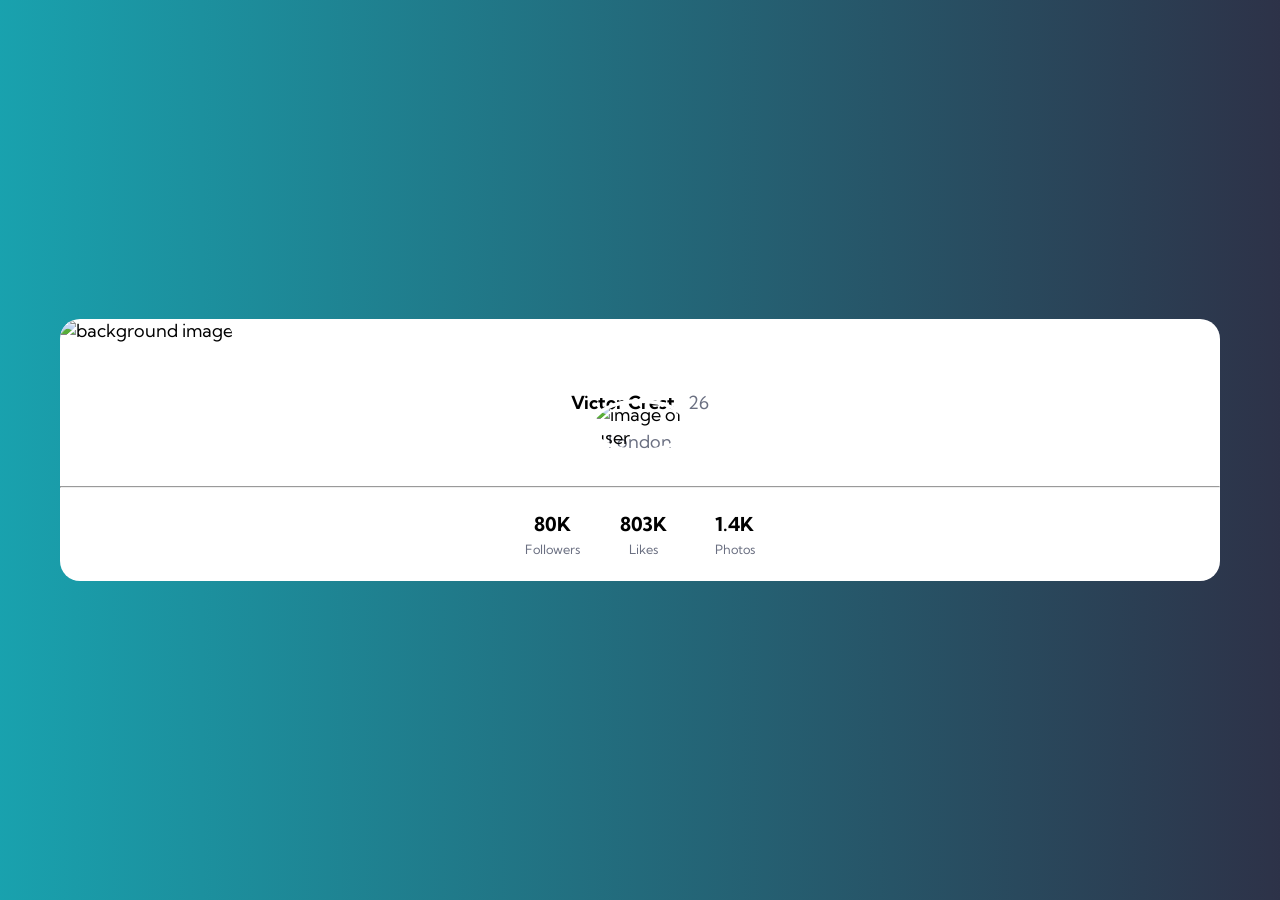
==== index.html @ 38a379a8 "Add files via upload" ====
<!DOCTYPE html>
<html lang="en">
    <head>
        <meta charset="utf-8">
        <meta name="viewport" content="width=device-width, initial-scale=1.0">
        <title>Profile Card</title>
        <link rel="stylesheet" href="styles.css">
        <link rel="preconnect" href="https://fonts.googleapis.com">
        <link rel="preconnect" href="https://fonts.gstatic.com" crossorigin>
        <link href="https://fonts.googleapis.com/css2?family=Big+Shoulders:opsz,wght@10..72,100..900&family=Inter:ital,opsz,wght@0,14..32,100..900;1,14..32,100..900&family=Kumbh+Sans:wght,YOPQ@100..900,300&family=League+Spartan:wght@100..900&family=Lexend+Deca:wght@100..900&display=swap" rel="stylesheet">
    </head>
    <body>
        <main>
            <div class="card-container">
                <div class="background-image">
                    <img src="/images/bg-pattern-card.svg" class="background" alt="background image" width="100%">
                    <img src="/images/image-victor.jpg" class="profile-image" alt="image of user">
                </div>
                <div class="identity">
                    <div class="profile">
                        <p class="full-name">Victor Crest</p>
                        <p class="age"> 26</p>
                    </div>
                    <div class="location">
                        <p class="city">London</p>
                    </div>
                </div>
                <hr>
                <div class="statistics">
                    <div class="follower-number">
                        <p class="stats">80K</p>
                        <p class="followers">Followers</p>
                    </div>
                    <div class="likes-stats">
                        <p class="stats">803K</p>
                        <p class="likes">Likes</p>
                    </div>
                    <div class="photos-stats">
                        <p class="stats">1.4K</p>
                        <p class="photos">Photos</p>
                    </div>
                </div>
            </div>
        </main>
    </body>
</html>
---- styles.css ----
:root{
    --primary-color1: hsl(185, 75%, 39%);
    --primary-color2: hsl(229, 23%, 23%);
    --primary-color3: hsl(227, 10%, 46%);
    --neutral-color: hsl(225, 10%, 92%);
}

* {
    margin: 0;
    padding: 0;
}

*, ::before, ::after{
    box-sizing: border-box;
}

/* For Samsung S25 */

body {
    width: 100%;
    min-height: 100vh;
    display: flex;
    justify-content: center;
    align-items: center;
    font-family: 'Kumbh Sans', sans-serif;
    font-size: 1.125rem;
    background:   linear-gradient(to right, var(--primary-color1), var(--primary-color2)),
                  url(/images/bg-pattern-top.svg)  repeat top left, 
                  url(/images/bg-pattern-bottom.svg)  repeat bottom right;
}

main {
    position: relative;
    width: 90.556vw;
    height: auto;
    border-radius: 20px;
    background-color: white;
}

img.background {
    position: relative;
    border-top-left-radius: 20px;
    border-top-right-radius: 20px;
}

img.profile-image {
    position: absolute;
    top: 80px;
    left: 50%;
    transform: translateX(-50%);
    border: 4px solid white;
    border-radius: 50%;
    width: 100px;
    z-index: 10;
}

.identity {
    display: flex;
    flex-direction: column;
    align-items: center;
    justify-content: center;
    margin-top: 3rem;
    margin-bottom: 2rem;
    padding: 0.063rem;
}

.profile {
    display: flex;
    margin-bottom: 1rem;
}

.full-name{
    margin-right: 0.8rem;
    font-weight: 700;
}

.age, .city{
    color: var(--primary-color3);
}

.statistics {
    display: flex;
    justify-content: center;
    align-items: center;
    margin-top: 1.5rem;
    padding-bottom: 1.5rem;
}

.follower-number {
    display: flex;
    flex-direction: column;
    align-items: center;
    margin-right: 1.5rem;
    margin-left: 1rem;
}

.likes-stats {
    display: flex;
    flex-direction: column;
    align-items: center;
    margin-right: 1.5rem;
    margin-left: 1rem;
}

.photos-stats {
    display: flex;
    flex-direction: column;
    align-items: center;
    margin-left: 1.5rem;
    margin-right: 1rem;
}

.stats {
    font-size: 1.2rem;
    font-weight: 700;
    margin-bottom: 0.3rem;
}

.followers, .likes, .photos {
    font-size: 0.8rem;
    color: var(--primary-color3)
}

/* For desktop 1440 WIDTH */

@media screen and (min-width: 90rem) {
    main {
        width: 21.875rem;
        height: auto;
    }

    .follower-number {
    margin-right: 2rem;
    margin-left: 1rem;
    }

    .likes-stats {
    margin-right: 1.5rem;
    margin-left: 2rem;
    }

    .photos-stats {
    margin-left: 2rem;
    margin-right: 1.5rem;
    }

    .statistics {
        padding-bottom: 1.5rem;
    }
}
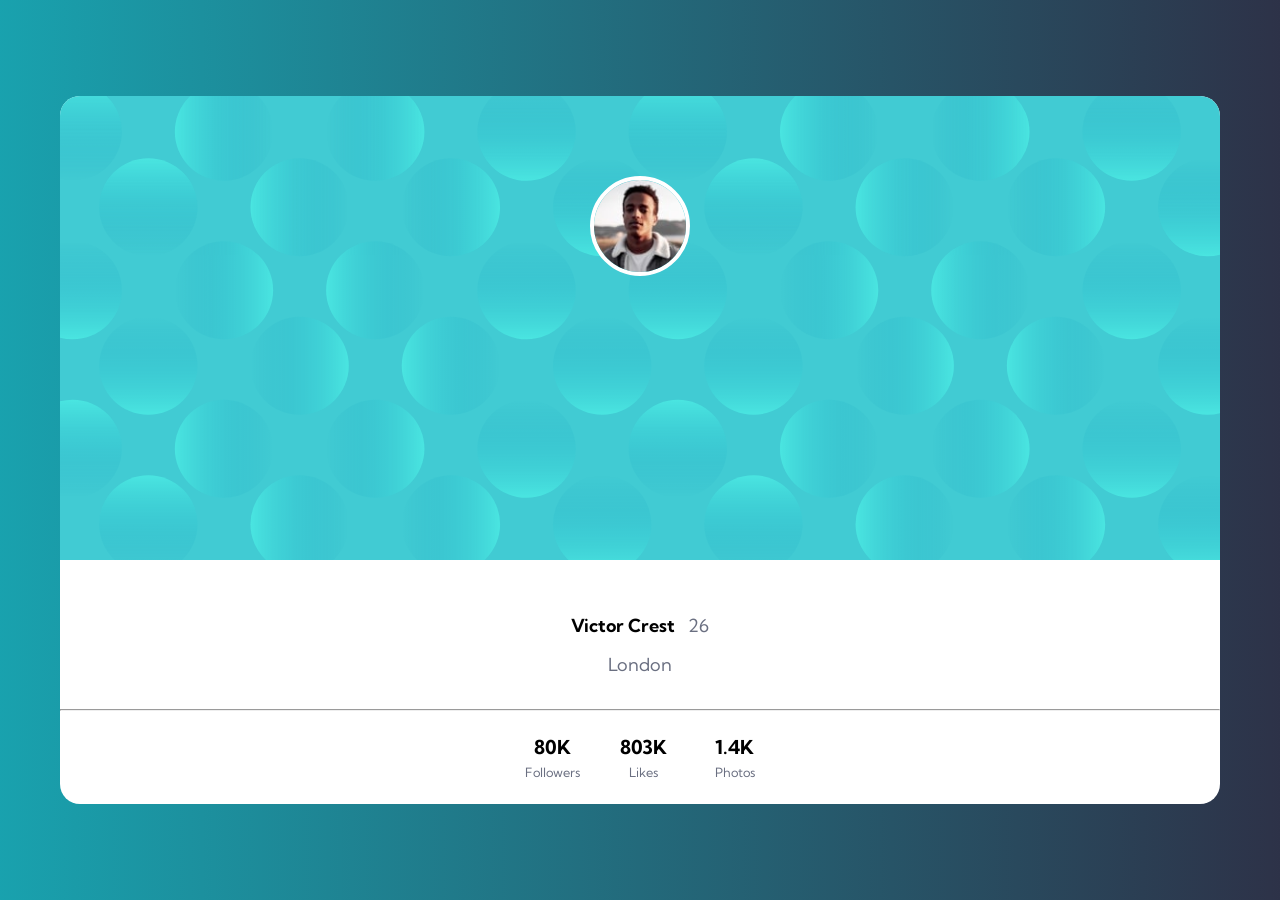
==== commit 04a92a52: "Update index.html" ====
--- a/index.html
+++ b/index.html
@@ -13,8 +13,8 @@
         <main>
             <div class="card-container">
                 <div class="background-image">
-                    <img src="/images/bg-pattern-card.svg" class="background" alt="background image" width="100%">
-                    <img src="/images/image-victor.jpg" class="profile-image" alt="image of user">
+                    <img src="./images/bg-pattern-card.svg" class="background" alt="background image" width="100%">
+                    <img src="./images/image-victor.jpg" class="profile-image" alt="image of user">
                 </div>
                 <div class="identity">
                     <div class="profile">
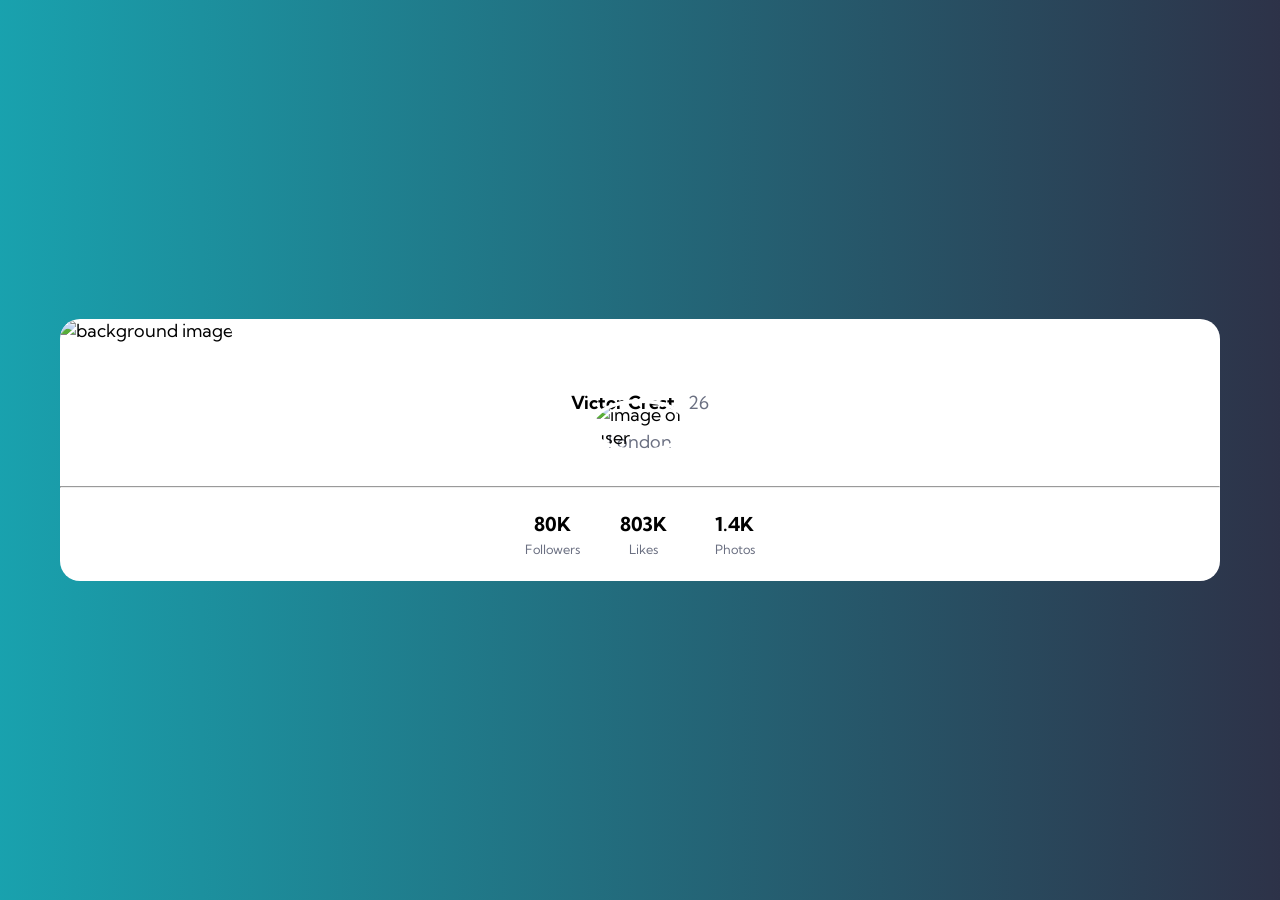
==== commit 9df2394e: "Add files via upload" ====
--- a/index.html
+++ b/index.html
@@ -13,8 +13,8 @@
         <main>
             <div class="card-container">
                 <div class="background-image">
-                    <img src="./images/bg-pattern-card.svg" class="background" alt="background image" width="100%">
-                    <img src="./images/image-victor.jpg" class="profile-image" alt="image of user">
+                    <img src="/images/bg-pattern-card.svg" class="background" alt="background image" width="100%">
+                    <img src="/images/image-victor.jpg" class="profile-image" alt="image of user">
                 </div>
                 <div class="identity">
                     <div class="profile">
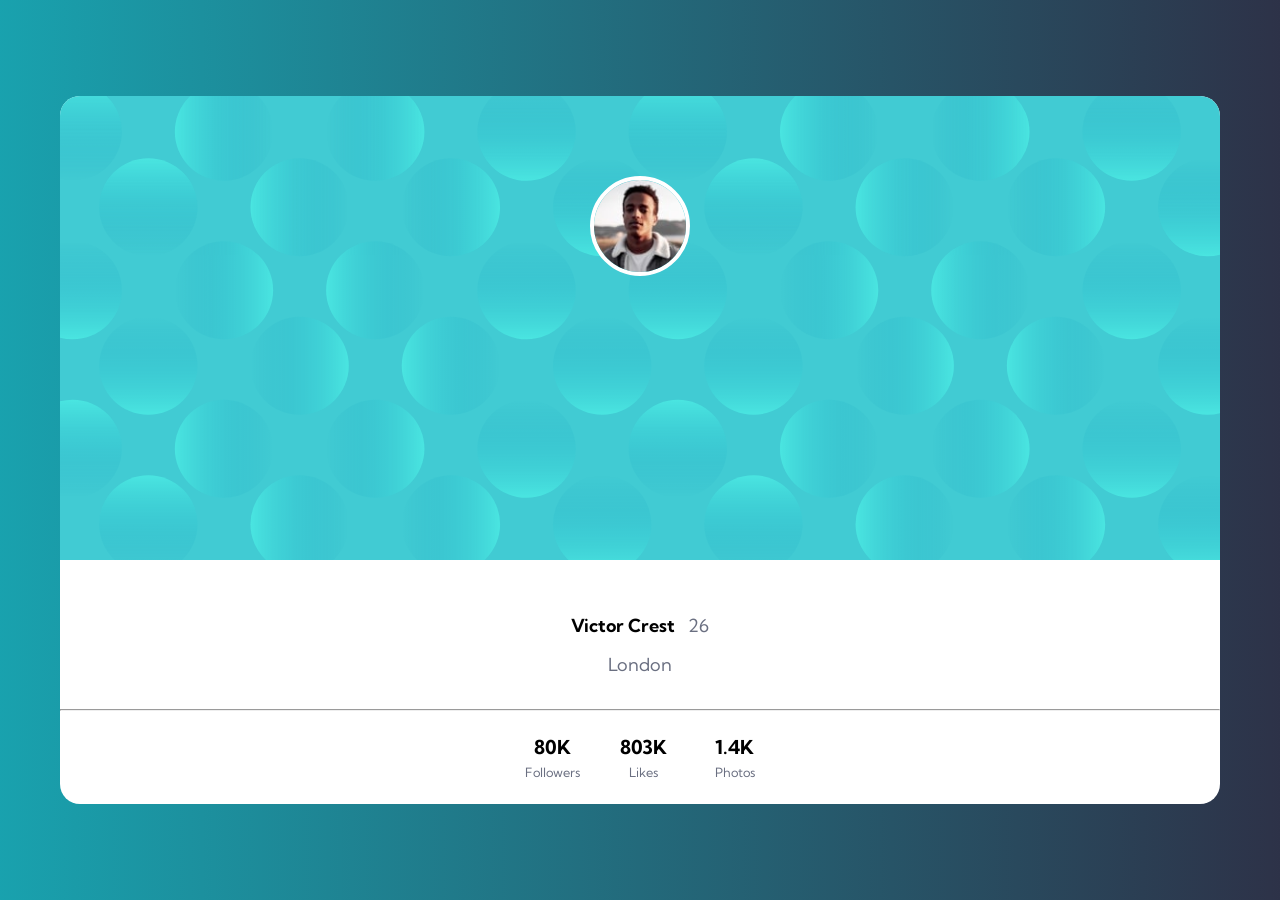
==== commit 3afd3d15: "Fix image source paths in index.html Updated image source paths to be relative." ====
--- a/index.html
+++ b/index.html
@@ -13,8 +13,8 @@
         <main>
             <div class="card-container">
                 <div class="background-image">
-                    <img src="/images/bg-pattern-card.svg" class="background" alt="background image" width="100%">
-                    <img src="/images/image-victor.jpg" class="profile-image" alt="image of user">
+                    <img src="bg-pattern-card.svg" class="background" alt="background image" width="100%">
+                    <img src="image-victor.jpg" class="profile-image" alt="image of user">
                 </div>
                 <div class="identity">
                     <div class="profile">
